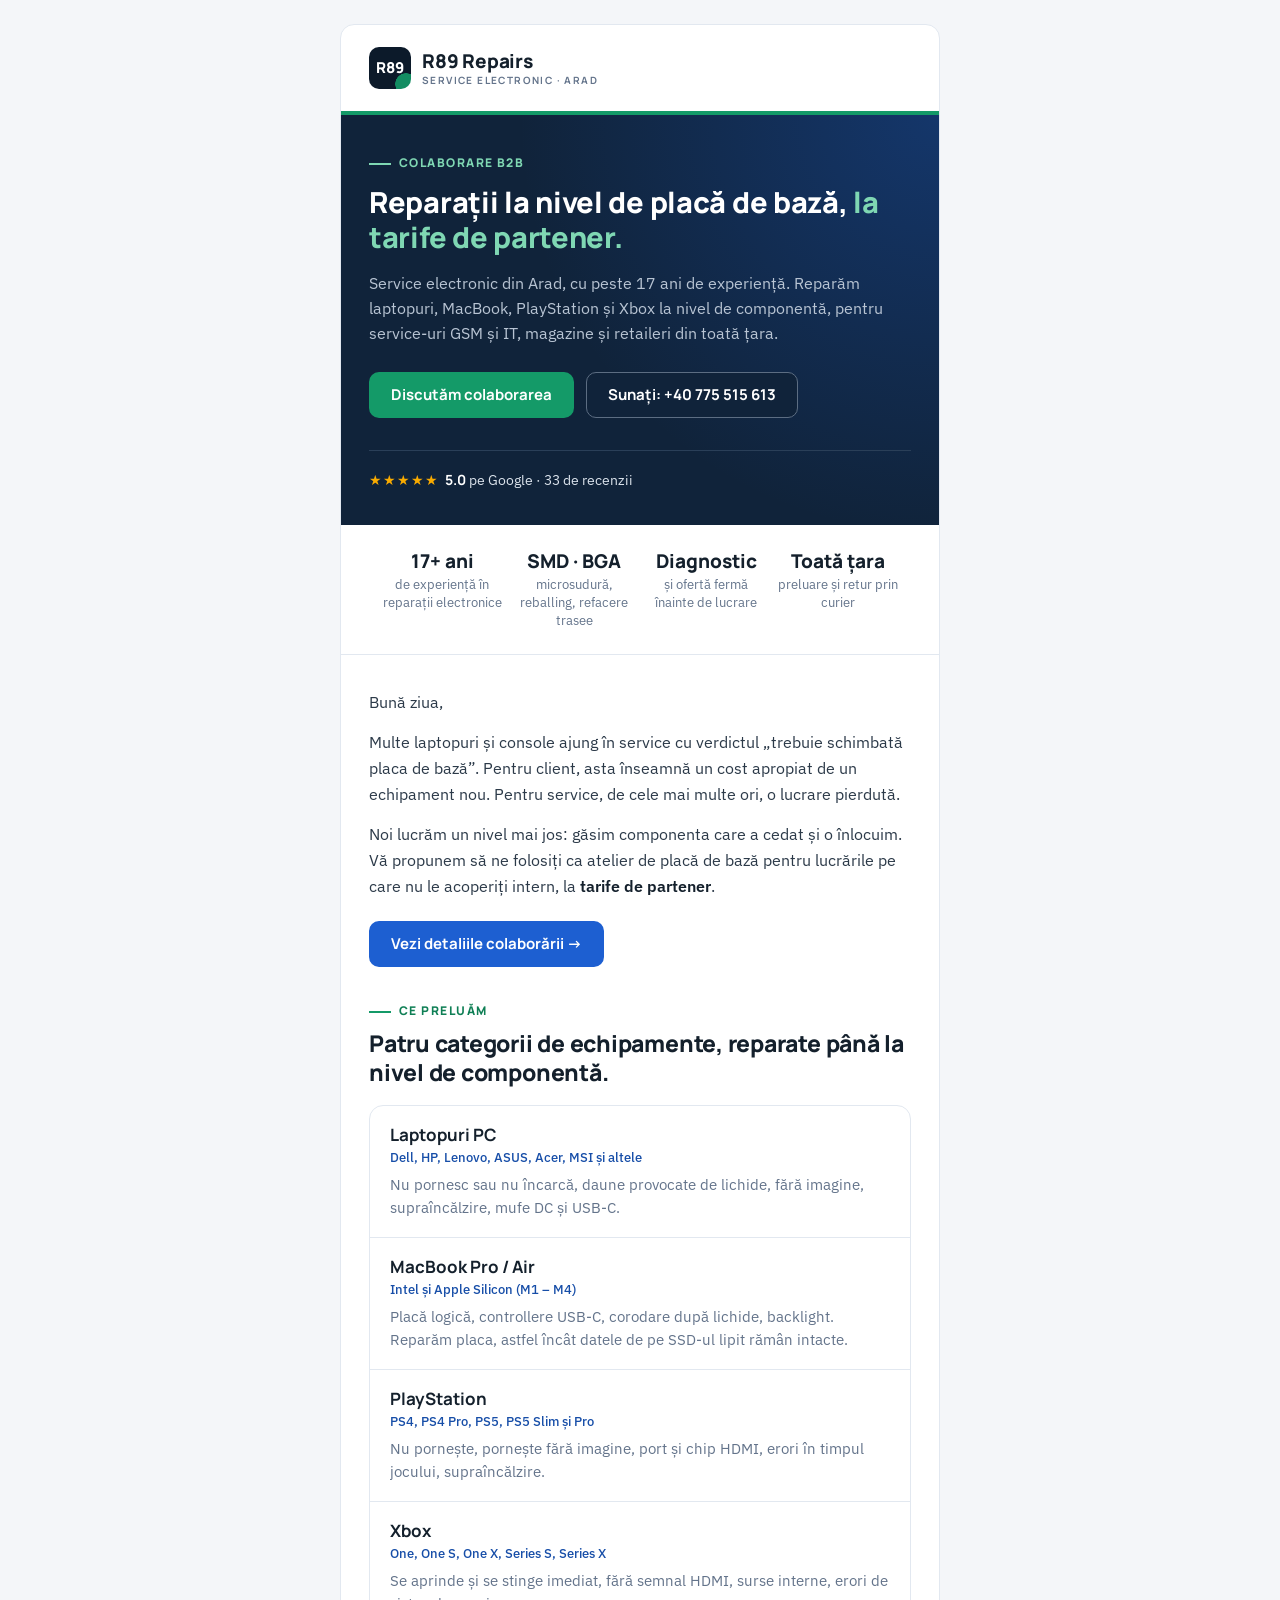
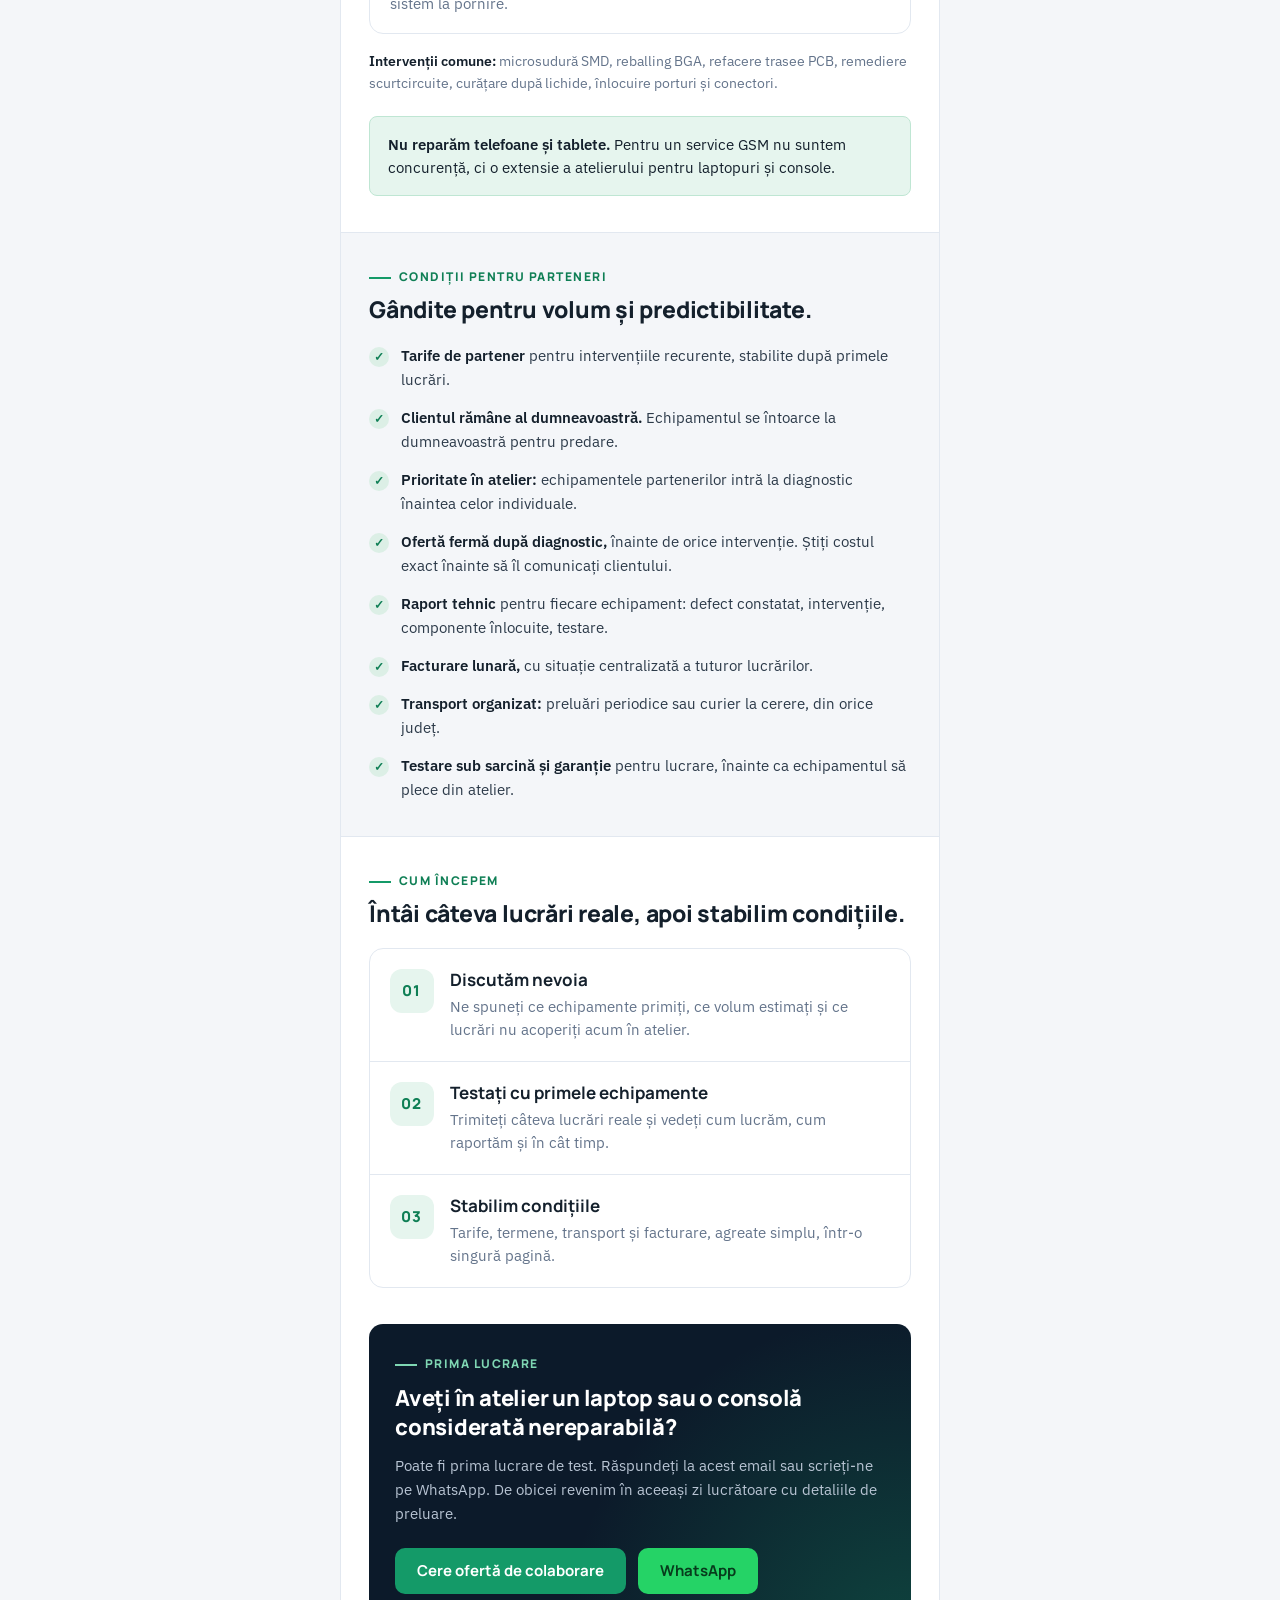
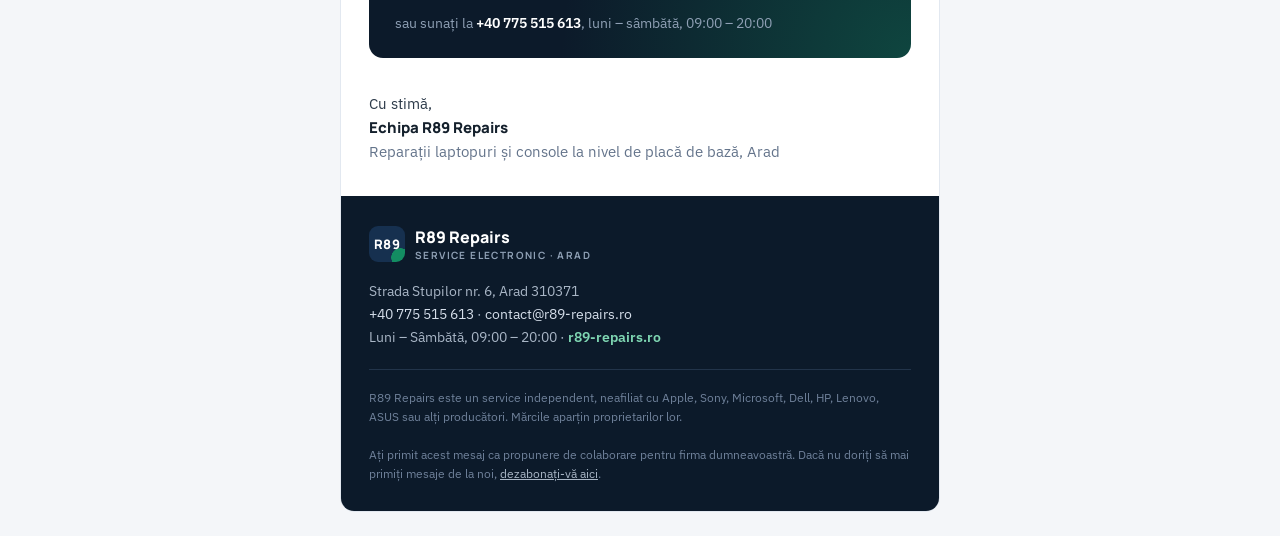
==== newsletter/b2b-colaborare.html @ cd3a32cf "Newsletter B2B: propunere de colaborare pentru service-uri GSM/IT și magazine Email HTML cu CSS inli" ====
<!DOCTYPE html>
<html lang="ro" xmlns="http://www.w3.org/1999/xhtml" xmlns:v="urn:schemas-microsoft-com:vml" xmlns:o="urn:schemas-microsoft-com:office:office">
<head>
<meta charset="utf-8">
<meta name="viewport" content="width=device-width, initial-scale=1">
<meta http-equiv="X-UA-Compatible" content="IE=edge">
<meta name="x-apple-disable-message-reformatting">
<meta name="format-detection" content="telephone=no, date=no, address=no, email=no, url=no">
<meta name="color-scheme" content="light">
<meta name="supported-color-schemes" content="light">
<title>Colaborare B2B – reparații la nivel de placă de bază | R89 Repairs, Arad</title>
<!--[if mso]>
<noscript><xml><o:OfficeDocumentSettings><o:PixelsPerInch>96</o:PixelsPerInch></o:OfficeDocumentSettings></xml></noscript>
<style>table, td, div, p, a, span { font-family: 'Segoe UI', Arial, sans-serif !important; }</style>
<![endif]-->
<!--[if !mso]><!-->
<link href="https://fonts.googleapis.com/css2?family=Manrope:wght@600;700;800&family=IBM+Plex+Sans:wght@400;500;600&display=swap" rel="stylesheet">
<!--<![endif]-->
</head>
<body style="margin:0; padding:0; width:100%; background-color:#f4f6f9; -webkit-text-size-adjust:100%; -ms-text-size-adjust:100%;">

<!-- Preheader: textul afișat în inbox lângă subiect -->
<div style="display:none; max-height:0; max-width:0; overflow:hidden; mso-hide:all; font-size:1px; line-height:1px; color:#f4f6f9; opacity:0;">
Service din Arad, 17+ ani de experiență. Preluăm lucrările de placă de bază pentru laptopuri și console, la tarife de partener, prin curier din toată țara.
&#8199;&#65279;&#847; &#8199;&#65279;&#847; &#8199;&#65279;&#847; &#8199;&#65279;&#847; &#8199;&#65279;&#847; &#8199;&#65279;&#847; &#8199;&#65279;&#847; &#8199;&#65279;&#847; &#8199;&#65279;&#847; &#8199;&#65279;&#847; &#8199;&#65279;&#847; &#8199;&#65279;&#847; &#8199;&#65279;&#847; &#8199;&#65279;&#847; &#8199;&#65279;&#847; &#8199;&#65279;&#847; &#8199;&#65279;&#847; &#8199;&#65279;&#847; &#8199;&#65279;&#847; &#8199;&#65279;&#847;
</div>

<table role="presentation" width="100%" cellpadding="0" cellspacing="0" border="0" bgcolor="#f4f6f9" style="background-color:#f4f6f9;">
<tr>
<td align="center" style="padding:24px 8px;">

<!--[if mso]><table role="presentation" width="600" align="center" cellpadding="0" cellspacing="0" border="0"><tr><td><![endif]-->
<div style="max-width:600px; margin:0 auto;">
<table role="presentation" width="100%" cellpadding="0" cellspacing="0" border="0" bgcolor="#ffffff" style="width:100%; background-color:#ffffff; border:1px solid #e2e8f0; border-radius:14px; border-collapse:separate;">

  <!-- ============ HEADER: logo ============ -->
  <tr>
    <td style="padding:22px 28px;">
      <table role="presentation" cellpadding="0" cellspacing="0" border="0">
        <tr>
          <td width="42" height="42" align="center" valign="middle" bgcolor="#0c1a2a" style="width:42px; height:42px; border-radius:10px; background-color:#0c1a2a; background-image:radial-gradient(circle at 37px 37px, #138d62 10.5px, rgba(12,26,42,0) 11px); font-family:Manrope,'Segoe UI',Helvetica,Arial,sans-serif; font-size:15px; font-weight:800; letter-spacing:.02em; line-height:42px; color:#ffffff; mso-line-height-rule:exactly;">R89</td>
          <td valign="middle" style="padding-left:11px;">
            <div style="font-family:Manrope,'Segoe UI',Helvetica,Arial,sans-serif; font-size:19px; font-weight:800; line-height:20px; letter-spacing:-.01em; color:#14202c;">R89 Repairs</div>
            <div style="padding-top:3px; font-family:Manrope,'Segoe UI',Helvetica,Arial,sans-serif; font-size:10px; font-weight:700; line-height:12px; letter-spacing:.14em; text-transform:uppercase; color:#64748b;">Service electronic &middot; Arad</div>
          </td>
        </tr>
      </table>
    </td>
  </tr>

  <!-- ============ HERO ============ -->
  <tr>
    <td bgcolor="#10233a" style="padding:40px 28px 34px; background-color:#10233a; background-image:radial-gradient(circle at 100% 0%, rgba(29,95,209,.32) 0%, rgba(29,95,209,0) 58%); border-top:4px solid #149a68;">
      <div style="margin:0 0 14px; font-family:Manrope,'Segoe UI',Helvetica,Arial,sans-serif; font-size:12px; font-weight:800; line-height:16px; letter-spacing:.12em; text-transform:uppercase; color:#7fd7b3;"><span style="display:inline-block; width:22px; height:2px; background-color:#7fd7b3; vertical-align:middle; margin-right:8px;"></span>Colaborare B2B</div>
      <h1 style="margin:0 0 16px; font-family:Manrope,'Segoe UI',Helvetica,Arial,sans-serif; font-size:29px; font-weight:800; line-height:35px; letter-spacing:-.01em; color:#ffffff;">Reparații la nivel de placă de bază, <span style="color:#7fd7b3;">la tarife de partener.</span></h1>
      <p style="margin:0 0 26px; font-family:'IBM Plex Sans','Segoe UI',Helvetica,Arial,sans-serif; font-size:16px; line-height:25px; color:#b8c4d3;">Service electronic din Arad, cu peste 17 ani de experiență. Reparăm laptopuri, MacBook, PlayStation și Xbox la nivel de componentă, pentru service-uri GSM și IT, magazine și retaileri din toată țara.</p>

      <a href="mailto:contact@r89-repairs.ro?subject=Colaborare%20B2B%20%E2%80%93%20R89%20Repairs&amp;body=Bun%C4%83%20ziua%2C%0D%0A%0D%0ASuntem%20interesa%C8%9Bi%20de%20o%20colaborare%20B2B.%0D%0A%0D%0AFirma%3A%0D%0AOra%C8%99%3A%0D%0ATipul%20activit%C4%83%C8%9Bii%20%28service%20GSM%20/%20IT%2C%20magazin%2C%20altceva%29%3A%0D%0AEchipamente%20%C8%99i%20volum%20estimat%20pe%20lun%C4%83%3A%0D%0APersoan%C4%83%20de%20contact%20%C8%99i%20telefon%3A%0D%0A%0D%0AMul%C8%9Bumim%2C" style="display:inline-block; margin:0 8px 10px 0; background-color:#149a68; border:solid #149a68; border-width:13px 22px; border-radius:10px; font-family:Manrope,'Segoe UI',Helvetica,Arial,sans-serif; font-size:15px; font-weight:700; line-height:20px; color:#ffffff; text-decoration:none;">Discutăm colaborarea</a>
      <a href="tel:+40775515613" style="display:inline-block; margin:0 0 10px 0; background-color:#10233a; border:1px solid #5c6d82; border-radius:10px; padding:12px 21px; font-family:Manrope,'Segoe UI',Helvetica,Arial,sans-serif; font-size:15px; font-weight:700; line-height:20px; color:#ffffff; text-decoration:none; white-space:nowrap;">Sunați: +40&nbsp;775&nbsp;515&nbsp;613</a>

      <div style="margin-top:22px; padding-top:18px; border-top:1px solid #2a3f58; font-family:'IBM Plex Sans','Segoe UI',Helvetica,Arial,sans-serif; font-size:14px; line-height:22px; color:#dbe3ec;"><span style="color:#f9ab00; letter-spacing:1px;">&#9733;&#9733;&#9733;&#9733;&#9733;</span>&nbsp; <b style="font-family:Manrope,'Segoe UI',Helvetica,Arial,sans-serif; color:#ffffff;">5.0</b> pe Google &middot; 33 de recenzii</div>
    </td>
  </tr>

  <!-- ============ STATS (4 coloane pe desktop, 2 pe mobil) ============ -->
  <tr>
    <td align="center" style="padding:10px 18px; border-bottom:1px solid #e2e8f0; font-size:0; line-height:0;">
      <!--[if mso]><table role="presentation" width="100%" cellpadding="0" cellspacing="0" border="0"><tr><td width="25%" valign="top"><![endif]-->
      <div style="display:inline-block; width:100%; max-width:132px; vertical-align:top;">
        <table role="presentation" width="100%" cellpadding="0" cellspacing="0" border="0"><tr><td align="center" style="padding:14px 6px;">
          <div style="font-family:Manrope,'Segoe UI',Helvetica,Arial,sans-serif; font-size:19px; font-weight:800; line-height:24px; color:#14202c;">17+ ani</div>
          <div style="padding-top:3px; font-family:'IBM Plex Sans','Segoe UI',Helvetica,Arial,sans-serif; font-size:13px; line-height:18px; color:#64748b;">de experiență în reparații electronice</div>
        </td></tr></table>
      </div>
      <!--[if mso]></td><td width="25%" valign="top"><![endif]-->
      <div style="display:inline-block; width:100%; max-width:132px; vertical-align:top;">
        <table role="presentation" width="100%" cellpadding="0" cellspacing="0" border="0"><tr><td align="center" style="padding:14px 6px;">
          <div style="font-family:Manrope,'Segoe UI',Helvetica,Arial,sans-serif; font-size:19px; font-weight:800; line-height:24px; color:#14202c;">SMD &middot; BGA</div>
          <div style="padding-top:3px; font-family:'IBM Plex Sans','Segoe UI',Helvetica,Arial,sans-serif; font-size:13px; line-height:18px; color:#64748b;">microsudură, reballing, refacere trasee</div>
        </td></tr></table>
      </div>
      <!--[if mso]></td><td width="25%" valign="top"><![endif]-->
      <div style="display:inline-block; width:100%; max-width:132px; vertical-align:top;">
        <table role="presentation" width="100%" cellpadding="0" cellspacing="0" border="0"><tr><td align="center" style="padding:14px 6px;">
          <div style="font-family:Manrope,'Segoe UI',Helvetica,Arial,sans-serif; font-size:19px; font-weight:800; line-height:24px; color:#14202c;">Diagnostic</div>
          <div style="padding-top:3px; font-family:'IBM Plex Sans','Segoe UI',Helvetica,Arial,sans-serif; font-size:13px; line-height:18px; color:#64748b;">și ofertă fermă înainte de lucrare</div>
        </td></tr></table>
      </div>
      <!--[if mso]></td><td width="25%" valign="top"><![endif]-->
      <div style="display:inline-block; width:100%; max-width:132px; vertical-align:top;">
        <table role="presentation" width="100%" cellpadding="0" cellspacing="0" border="0"><tr><td align="center" style="padding:14px 6px;">
          <div style="font-family:Manrope,'Segoe UI',Helvetica,Arial,sans-serif; font-size:19px; font-weight:800; line-height:24px; color:#14202c;">Toată țara</div>
          <div style="padding-top:3px; font-family:'IBM Plex Sans','Segoe UI',Helvetica,Arial,sans-serif; font-size:13px; line-height:18px; color:#64748b;">preluare și retur prin curier</div>
        </td></tr></table>
      </div>
      <!--[if mso]></td></tr></table><![endif]-->
    </td>
  </tr>

  <!-- ============ INTRO ============ -->
  <tr>
    <td style="padding:34px 28px 6px; font-family:'IBM Plex Sans','Segoe UI',Helvetica,Arial,sans-serif; font-size:16px; line-height:26px; color:#2c3a49;">
      <p style="margin:0 0 14px;">Bună ziua,</p>
      <p style="margin:0 0 14px;">Multe laptopuri și console ajung în service cu verdictul „trebuie schimbată placa de bază”. Pentru client, asta înseamnă un cost apropiat de un echipament nou. Pentru service, de cele mai multe ori, o lucrare pierdută.</p>
      <p style="margin:0;">Noi lucrăm un nivel mai jos: găsim componenta care a cedat și o înlocuim. Vă propunem să ne folosiți ca atelier de placă de bază pentru lucrările pe care nu le acoperiți intern, la <strong style="font-weight:600; color:#14202c;">tarife de partener</strong>.</p>
      <div style="padding-top:22px;">
        <a href="https://www.r89-repairs.ro/colaborari-b2b" target="_blank" style="display:inline-block; background-color:#1d5fd1; border:solid #1d5fd1; border-width:13px 22px; border-radius:10px; font-family:Manrope,'Segoe UI',Helvetica,Arial,sans-serif; font-size:15px; font-weight:700; line-height:20px; color:#ffffff; text-decoration:none;">Vezi detaliile colaborării &rarr;</a>
      </div>
    </td>
  </tr>

  <!-- ============ CE PRELUĂM ============ -->
  <tr>
    <td style="padding:30px 28px 0;">
      <div style="margin:0 0 10px; font-family:Manrope,'Segoe UI',Helvetica,Arial,sans-serif; font-size:12px; font-weight:800; line-height:16px; letter-spacing:.12em; text-transform:uppercase; color:#0f7f55;"><span style="display:inline-block; width:22px; height:2px; background-color:#149a68; vertical-align:middle; margin-right:8px;"></span>Ce preluăm</div>
      <h2 style="margin:0 0 18px; font-family:Manrope,'Segoe UI',Helvetica,Arial,sans-serif; font-size:23px; font-weight:800; line-height:29px; letter-spacing:-.01em; color:#14202c;">Patru categorii de echipamente, reparate până la nivel de componentă.</h2>

      <table role="presentation" width="100%" cellpadding="0" cellspacing="0" border="0" style="border:1px solid #e2e8f0; border-radius:14px; border-collapse:separate;">
        <tr>
          <td style="padding:18px 20px;">
            <div style="font-family:Manrope,'Segoe UI',Helvetica,Arial,sans-serif; font-size:17px; font-weight:700; line-height:22px; color:#14202c;">Laptopuri PC</div>
            <div style="padding:2px 0 6px; font-family:'IBM Plex Sans','Segoe UI',Helvetica,Arial,sans-serif; font-size:13px; line-height:19px; color:#174ea8; font-weight:500;">Dell, HP, Lenovo, ASUS, Acer, MSI și altele</div>
            <div style="font-family:'IBM Plex Sans','Segoe UI',Helvetica,Arial,sans-serif; font-size:15px; line-height:23px; color:#64748b;">Nu pornesc sau nu încarcă, daune provocate de lichide, fără imagine, supraîncălzire, mufe DC și USB-C.</div>
          </td>
        </tr>
        <tr>
          <td style="padding:18px 20px; border-top:1px solid #e2e8f0;">
            <div style="font-family:Manrope,'Segoe UI',Helvetica,Arial,sans-serif; font-size:17px; font-weight:700; line-height:22px; color:#14202c;">MacBook Pro / Air</div>
            <div style="padding:2px 0 6px; font-family:'IBM Plex Sans','Segoe UI',Helvetica,Arial,sans-serif; font-size:13px; line-height:19px; color:#174ea8; font-weight:500;">Intel și Apple Silicon (M1 – M4)</div>
            <div style="font-family:'IBM Plex Sans','Segoe UI',Helvetica,Arial,sans-serif; font-size:15px; line-height:23px; color:#64748b;">Placă logică, controllere USB-C, corodare după lichide, backlight. Reparăm placa, astfel încât datele de pe SSD-ul lipit rămân intacte.</div>
          </td>
        </tr>
        <tr>
          <td style="padding:18px 20px; border-top:1px solid #e2e8f0;">
            <div style="font-family:Manrope,'Segoe UI',Helvetica,Arial,sans-serif; font-size:17px; font-weight:700; line-height:22px; color:#14202c;">PlayStation</div>
            <div style="padding:2px 0 6px; font-family:'IBM Plex Sans','Segoe UI',Helvetica,Arial,sans-serif; font-size:13px; line-height:19px; color:#174ea8; font-weight:500;">PS4, PS4 Pro, PS5, PS5 Slim și Pro</div>
            <div style="font-family:'IBM Plex Sans','Segoe UI',Helvetica,Arial,sans-serif; font-size:15px; line-height:23px; color:#64748b;">Nu pornește, pornește fără imagine, port și chip HDMI, erori în timpul jocului, supraîncălzire.</div>
          </td>
        </tr>
        <tr>
          <td style="padding:18px 20px; border-top:1px solid #e2e8f0;">
            <div style="font-family:Manrope,'Segoe UI',Helvetica,Arial,sans-serif; font-size:17px; font-weight:700; line-height:22px; color:#14202c;">Xbox</div>
            <div style="padding:2px 0 6px; font-family:'IBM Plex Sans','Segoe UI',Helvetica,Arial,sans-serif; font-size:13px; line-height:19px; color:#174ea8; font-weight:500;">One, One S, One X, Series S, Series X</div>
            <div style="font-family:'IBM Plex Sans','Segoe UI',Helvetica,Arial,sans-serif; font-size:15px; line-height:23px; color:#64748b;">Se aprinde și se stinge imediat, fără semnal HDMI, surse interne, erori de sistem la pornire.</div>
          </td>
        </tr>
      </table>

      <p style="margin:16px 0 0; font-family:'IBM Plex Sans','Segoe UI',Helvetica,Arial,sans-serif; font-size:14px; line-height:22px; color:#64748b;"><strong style="font-weight:600; color:#14202c;">Intervenții comune:</strong> microsudură SMD, reballing BGA, refacere trasee PCB, remediere scurtcircuite, curățare după lichide, înlocuire porturi și conectori.</p>
    </td>
  </tr>

  <!-- ============ NOTĂ PENTRU SERVICE-URI GSM ============ -->
  <tr>
    <td style="padding:22px 28px 36px;">
      <table role="presentation" width="100%" cellpadding="0" cellspacing="0" border="0" bgcolor="#e6f5ee" style="background-color:#e6f5ee; border:1px solid #bfe6d3; border-radius:8px; border-collapse:separate;">
        <tr>
          <td style="padding:16px 18px; font-family:'IBM Plex Sans','Segoe UI',Helvetica,Arial,sans-serif; font-size:15px; line-height:23px; color:#14202c;">
            <strong style="font-weight:600;">Nu reparăm telefoane și tablete.</strong> Pentru un service GSM nu suntem concurență, ci o extensie a atelierului pentru laptopuri și console.
          </td>
        </tr>
      </table>
    </td>
  </tr>

  <!-- ============ CONDIȚII PENTRU PARTENERI ============ -->
  <tr>
    <td bgcolor="#f4f6f9" style="padding:36px 28px 34px; background-color:#f4f6f9; border-top:1px solid #e2e8f0; border-bottom:1px solid #e2e8f0;">
      <div style="margin:0 0 10px; font-family:Manrope,'Segoe UI',Helvetica,Arial,sans-serif; font-size:12px; font-weight:800; line-height:16px; letter-spacing:.12em; text-transform:uppercase; color:#0f7f55;"><span style="display:inline-block; width:22px; height:2px; background-color:#149a68; vertical-align:middle; margin-right:8px;"></span>Condiții pentru parteneri</div>
      <h2 style="margin:0 0 20px; font-family:Manrope,'Segoe UI',Helvetica,Arial,sans-serif; font-size:23px; font-weight:800; line-height:29px; letter-spacing:-.01em; color:#14202c;">Gândite pentru volum și predictibilitate.</h2>

      <table role="presentation" width="100%" cellpadding="0" cellspacing="0" border="0">
        <tr>
          <td width="20" valign="top" style="padding:3px 0 14px;"><div style="width:20px; height:20px; border-radius:10px; background-color:#dcefe6; text-align:center; font-family:Arial,sans-serif; font-size:12px; font-weight:700; line-height:20px; color:#0f7f55;">&#10003;</div></td>
          <td valign="top" style="padding:0 0 14px 12px; font-family:'IBM Plex Sans','Segoe UI',Helvetica,Arial,sans-serif; font-size:15px; line-height:24px; color:#2c3a49;"><strong style="font-weight:600; color:#14202c;">Tarife de partener</strong> pentru intervențiile recurente, stabilite după primele lucrări.</td>
        </tr>
        <tr>
          <td width="20" valign="top" style="padding:3px 0 14px;"><div style="width:20px; height:20px; border-radius:10px; background-color:#dcefe6; text-align:center; font-family:Arial,sans-serif; font-size:12px; font-weight:700; line-height:20px; color:#0f7f55;">&#10003;</div></td>
          <td valign="top" style="padding:0 0 14px 12px; font-family:'IBM Plex Sans','Segoe UI',Helvetica,Arial,sans-serif; font-size:15px; line-height:24px; color:#2c3a49;"><strong style="font-weight:600; color:#14202c;">Clientul rămâne al dumneavoastră.</strong> Echipamentul se întoarce la dumneavoastră pentru predare.</td>
        </tr>
        <tr>
          <td width="20" valign="top" style="padding:3px 0 14px;"><div style="width:20px; height:20px; border-radius:10px; background-color:#dcefe6; text-align:center; font-family:Arial,sans-serif; font-size:12px; font-weight:700; line-height:20px; color:#0f7f55;">&#10003;</div></td>
          <td valign="top" style="padding:0 0 14px 12px; font-family:'IBM Plex Sans','Segoe UI',Helvetica,Arial,sans-serif; font-size:15px; line-height:24px; color:#2c3a49;"><strong style="font-weight:600; color:#14202c;">Prioritate în atelier:</strong> echipamentele partenerilor intră la diagnostic înaintea celor individuale.</td>
        </tr>
        <tr>
          <td width="20" valign="top" style="padding:3px 0 14px;"><div style="width:20px; height:20px; border-radius:10px; background-color:#dcefe6; text-align:center; font-family:Arial,sans-serif; font-size:12px; font-weight:700; line-height:20px; color:#0f7f55;">&#10003;</div></td>
          <td valign="top" style="padding:0 0 14px 12px; font-family:'IBM Plex Sans','Segoe UI',Helvetica,Arial,sans-serif; font-size:15px; line-height:24px; color:#2c3a49;"><strong style="font-weight:600; color:#14202c;">Ofertă fermă după diagnostic,</strong> înainte de orice intervenție. Știți costul exact înainte să îl comunicați clientului.</td>
        </tr>
        <tr>
          <td width="20" valign="top" style="padding:3px 0 14px;"><div style="width:20px; height:20px; border-radius:10px; background-color:#dcefe6; text-align:center; font-family:Arial,sans-serif; font-size:12px; font-weight:700; line-height:20px; color:#0f7f55;">&#10003;</div></td>
          <td valign="top" style="padding:0 0 14px 12px; font-family:'IBM Plex Sans','Segoe UI',Helvetica,Arial,sans-serif; font-size:15px; line-height:24px; color:#2c3a49;"><strong style="font-weight:600; color:#14202c;">Raport tehnic</strong> pentru fiecare echipament: defect constatat, intervenție, componente înlocuite, testare.</td>
        </tr>
        <tr>
          <td width="20" valign="top" style="padding:3px 0 14px;"><div style="width:20px; height:20px; border-radius:10px; background-color:#dcefe6; text-align:center; font-family:Arial,sans-serif; font-size:12px; font-weight:700; line-height:20px; color:#0f7f55;">&#10003;</div></td>
          <td valign="top" style="padding:0 0 14px 12px; font-family:'IBM Plex Sans','Segoe UI',Helvetica,Arial,sans-serif; font-size:15px; line-height:24px; color:#2c3a49;"><strong style="font-weight:600; color:#14202c;">Facturare lunară,</strong> cu situație centralizată a tuturor lucrărilor.</td>
        </tr>
        <tr>
          <td width="20" valign="top" style="padding:3px 0 14px;"><div style="width:20px; height:20px; border-radius:10px; background-color:#dcefe6; text-align:center; font-family:Arial,sans-serif; font-size:12px; font-weight:700; line-height:20px; color:#0f7f55;">&#10003;</div></td>
          <td valign="top" style="padding:0 0 14px 12px; font-family:'IBM Plex Sans','Segoe UI',Helvetica,Arial,sans-serif; font-size:15px; line-height:24px; color:#2c3a49;"><strong style="font-weight:600; color:#14202c;">Transport organizat:</strong> preluări periodice sau curier la cerere, din orice județ.</td>
        </tr>
        <tr>
          <td width="20" valign="top" style="padding:3px 0 0;"><div style="width:20px; height:20px; border-radius:10px; background-color:#dcefe6; text-align:center; font-family:Arial,sans-serif; font-size:12px; font-weight:700; line-height:20px; color:#0f7f55;">&#10003;</div></td>
          <td valign="top" style="padding:0 0 0 12px; font-family:'IBM Plex Sans','Segoe UI',Helvetica,Arial,sans-serif; font-size:15px; line-height:24px; color:#2c3a49;"><strong style="font-weight:600; color:#14202c;">Testare sub sarcină și garanție</strong> pentru lucrare, înainte ca echipamentul să plece din atelier.</td>
        </tr>
      </table>
    </td>
  </tr>

  <!-- ============ CUM ÎNCEPEM ============ -->
  <tr>
    <td style="padding:36px 28px 8px;">
      <div style="margin:0 0 10px; font-family:Manrope,'Segoe UI',Helvetica,Arial,sans-serif; font-size:12px; font-weight:800; line-height:16px; letter-spacing:.12em; text-transform:uppercase; color:#0f7f55;"><span style="display:inline-block; width:22px; height:2px; background-color:#149a68; vertical-align:middle; margin-right:8px;"></span>Cum începem</div>
      <h2 style="margin:0 0 20px; font-family:Manrope,'Segoe UI',Helvetica,Arial,sans-serif; font-size:23px; font-weight:800; line-height:29px; letter-spacing:-.01em; color:#14202c;">Întâi câteva lucrări reale, apoi stabilim condițiile.</h2>

      <table role="presentation" width="100%" cellpadding="0" cellspacing="0" border="0" style="border:1px solid #e2e8f0; border-radius:14px; border-collapse:separate;">
        <tr>
          <td width="44" valign="top" style="padding:20px 0 20px 20px;"><div style="width:44px; height:44px; border-radius:12px; background-color:#e6f5ee; text-align:center; font-family:Manrope,'Segoe UI',Helvetica,Arial,sans-serif; font-size:15px; font-weight:800; line-height:44px; letter-spacing:.08em; color:#0f7f55;">01</div></td>
          <td valign="top" style="padding:20px 20px 20px 16px;">
            <div style="font-family:Manrope,'Segoe UI',Helvetica,Arial,sans-serif; font-size:17px; font-weight:700; line-height:22px; color:#14202c;">Discutăm nevoia</div>
            <div style="padding-top:4px; font-family:'IBM Plex Sans','Segoe UI',Helvetica,Arial,sans-serif; font-size:15px; line-height:23px; color:#64748b;">Ne spuneți ce echipamente primiți, ce volum estimați și ce lucrări nu acoperiți acum în atelier.</div>
          </td>
        </tr>
        <tr>
          <td width="44" valign="top" style="padding:20px 0 20px 20px; border-top:1px solid #e2e8f0;"><div style="width:44px; height:44px; border-radius:12px; background-color:#e6f5ee; text-align:center; font-family:Manrope,'Segoe UI',Helvetica,Arial,sans-serif; font-size:15px; font-weight:800; line-height:44px; letter-spacing:.08em; color:#0f7f55;">02</div></td>
          <td valign="top" style="padding:20px 20px 20px 16px; border-top:1px solid #e2e8f0;">
            <div style="font-family:Manrope,'Segoe UI',Helvetica,Arial,sans-serif; font-size:17px; font-weight:700; line-height:22px; color:#14202c;">Testați cu primele echipamente</div>
            <div style="padding-top:4px; font-family:'IBM Plex Sans','Segoe UI',Helvetica,Arial,sans-serif; font-size:15px; line-height:23px; color:#64748b;">Trimiteți câteva lucrări reale și vedeți cum lucrăm, cum raportăm și în cât timp.</div>
          </td>
        </tr>
        <tr>
          <td width="44" valign="top" style="padding:20px 0 20px 20px; border-top:1px solid #e2e8f0;"><div style="width:44px; height:44px; border-radius:12px; background-color:#e6f5ee; text-align:center; font-family:Manrope,'Segoe UI',Helvetica,Arial,sans-serif; font-size:15px; font-weight:800; line-height:44px; letter-spacing:.08em; color:#0f7f55;">03</div></td>
          <td valign="top" style="padding:20px 20px 20px 16px; border-top:1px solid #e2e8f0;">
            <div style="font-family:Manrope,'Segoe UI',Helvetica,Arial,sans-serif; font-size:17px; font-weight:700; line-height:22px; color:#14202c;">Stabilim condițiile</div>
            <div style="padding-top:4px; font-family:'IBM Plex Sans','Segoe UI',Helvetica,Arial,sans-serif; font-size:15px; line-height:23px; color:#64748b;">Tarife, termene, transport și facturare, agreate simplu, într-o singură pagină.</div>
          </td>
        </tr>
      </table>
    </td>
  </tr>

  <!-- ============ CTA ============ -->
  <tr>
    <td style="padding:28px 28px 8px;">
      <table role="presentation" width="100%" cellpadding="0" cellspacing="0" border="0" bgcolor="#0c1a2a" style="background-color:#0c1a2a; background-image:radial-gradient(circle at 100% 100%, rgba(20,154,104,.34) 0%, rgba(20,154,104,0) 55%); border-radius:14px; border-collapse:separate;">
        <tr>
          <td style="padding:32px 26px 24px;">
            <div style="margin:0 0 12px; font-family:Manrope,'Segoe UI',Helvetica,Arial,sans-serif; font-size:12px; font-weight:800; line-height:16px; letter-spacing:.12em; text-transform:uppercase; color:#7fd7b3;"><span style="display:inline-block; width:22px; height:2px; background-color:#7fd7b3; vertical-align:middle; margin-right:8px;"></span>Prima lucrare</div>
            <h2 style="margin:0 0 12px; font-family:Manrope,'Segoe UI',Helvetica,Arial,sans-serif; font-size:22px; font-weight:800; line-height:29px; letter-spacing:-.01em; color:#ffffff;">Aveți în atelier un laptop sau o consolă considerată nereparabilă?</h2>
            <p style="margin:0 0 22px; font-family:'IBM Plex Sans','Segoe UI',Helvetica,Arial,sans-serif; font-size:15px; line-height:24px; color:#b8c4d3;">Poate fi prima lucrare de test. Răspundeți la acest email sau scrieți-ne pe WhatsApp. De obicei revenim în aceeași zi lucrătoare cu detaliile de preluare.</p>

            <a href="mailto:contact@r89-repairs.ro?subject=Colaborare%20B2B%20%E2%80%93%20R89%20Repairs&amp;body=Bun%C4%83%20ziua%2C%0D%0A%0D%0ASuntem%20interesa%C8%9Bi%20de%20o%20colaborare%20B2B.%0D%0A%0D%0AFirma%3A%0D%0AOra%C8%99%3A%0D%0ATipul%20activit%C4%83%C8%9Bii%20%28service%20GSM%20/%20IT%2C%20magazin%2C%20altceva%29%3A%0D%0AEchipamente%20%C8%99i%20volum%20estimat%20pe%20lun%C4%83%3A%0D%0APersoan%C4%83%20de%20contact%20%C8%99i%20telefon%3A%0D%0A%0D%0AMul%C8%9Bumim%2C" style="display:inline-block; margin:0 8px 10px 0; background-color:#149a68; border:solid #149a68; border-width:13px 22px; border-radius:10px; font-family:Manrope,'Segoe UI',Helvetica,Arial,sans-serif; font-size:15px; font-weight:700; line-height:20px; color:#ffffff; text-decoration:none;">Cere ofertă de colaborare</a>
            <a href="https://wa.me/40775515613?text=Bun%C4%83%20ziua%2C%20v%C4%83%20scriu%20%C3%AEn%20leg%C4%83tur%C4%83%20cu%20propunerea%20de%20colaborare%20B2B%20R89%20Repairs." target="_blank" style="display:inline-block; margin:0 0 10px 0; background-color:#25d366; border:solid #25d366; border-width:13px 22px; border-radius:10px; font-family:Manrope,'Segoe UI',Helvetica,Arial,sans-serif; font-size:15px; font-weight:700; line-height:20px; color:#073b1c; text-decoration:none;">WhatsApp</a>

            <div style="padding-top:8px; font-family:'IBM Plex Sans','Segoe UI',Helvetica,Arial,sans-serif; font-size:14px; line-height:22px; color:#8fa0b5;">sau sunați la <a href="tel:+40775515613" style="color:#ffffff; font-weight:600; text-decoration:none; white-space:nowrap;">+40&nbsp;775&nbsp;515&nbsp;613</a>, luni – sâmbătă, 09:00 – 20:00</div>
          </td>
        </tr>
      </table>
    </td>
  </tr>

  <!-- ============ SEMNĂTURĂ ============ -->
  <tr>
    <td style="padding:26px 28px 32px; font-family:'IBM Plex Sans','Segoe UI',Helvetica,Arial,sans-serif; font-size:15px; line-height:24px; color:#2c3a49;">
      Cu stimă,<br>
      <strong style="font-family:Manrope,'Segoe UI',Helvetica,Arial,sans-serif; font-weight:800; color:#14202c;">Echipa R89 Repairs</strong><br>
      <span style="color:#64748b;">Reparații laptopuri și console la nivel de placă de bază, Arad</span>
    </td>
  </tr>

  <!-- ============ FOOTER ============ -->
  <tr>
    <td bgcolor="#0c1a2a" style="padding:30px 28px 28px; background-color:#0c1a2a; border-radius:0 0 13px 13px;">
      <table role="presentation" cellpadding="0" cellspacing="0" border="0">
        <tr>
          <td width="36" height="36" align="center" valign="middle" bgcolor="#16304f" style="width:36px; height:36px; border-radius:9px; background-color:#16304f; background-image:radial-gradient(circle at 31.5px 31.5px, #138d62 9px, rgba(22,48,79,0) 9.5px); font-family:Manrope,'Segoe UI',Helvetica,Arial,sans-serif; font-size:13px; font-weight:800; letter-spacing:.02em; line-height:36px; color:#ffffff; mso-line-height-rule:exactly;">R89</td>
          <td valign="middle" style="padding-left:10px;">
            <div style="font-family:Manrope,'Segoe UI',Helvetica,Arial,sans-serif; font-size:16px; font-weight:800; line-height:18px; color:#ffffff;">R89 Repairs</div>
            <div style="padding-top:3px; font-family:Manrope,'Segoe UI',Helvetica,Arial,sans-serif; font-size:10px; font-weight:700; line-height:12px; letter-spacing:.14em; text-transform:uppercase; color:#8fa0b5;">Service electronic &middot; Arad</div>
          </td>
        </tr>
      </table>

      <p style="margin:18px 0 0; font-family:'IBM Plex Sans','Segoe UI',Helvetica,Arial,sans-serif; font-size:14px; line-height:23px; color:#a9b6c6;">
        Strada Stupilor nr. 6, Arad 310371<br>
        <a href="tel:+40775515613" style="color:#d5deea; text-decoration:none; white-space:nowrap;">+40&nbsp;775&nbsp;515&nbsp;613</a> &middot; <a href="mailto:contact@r89-repairs.ro" style="color:#d5deea; text-decoration:none;">contact@r89-repairs.ro</a><br>
        Luni – Sâmbătă, 09:00 – 20:00 &middot; <a href="https://www.r89-repairs.ro" target="_blank" style="color:#7fd7b3; text-decoration:none; font-weight:600;">r89-repairs.ro</a>
      </p>

      <p style="margin:20px 0 0; padding-top:18px; border-top:1px solid #22344a; font-family:'IBM Plex Sans','Segoe UI',Helvetica,Arial,sans-serif; font-size:12px; line-height:19px; color:#6f819a;">
        R89 Repairs este un service independent, neafiliat cu Apple, Sony, Microsoft, Dell, HP, Lenovo, ASUS sau alți producători. Mărcile aparțin proprietarilor lor.<br><br>
        Ați primit acest mesaj ca propunere de colaborare pentru firma dumneavoastră. Dacă nu doriți să mai primiți mesaje de la noi, <a href="mailto:contact@r89-repairs.ro?subject=Dezabonare" style="color:#a9b6c6; text-decoration:underline;">dezabonați-vă aici</a>.
      </p>
    </td>
  </tr>

</table>
</div>
<!--[if mso]></td></tr></table><![endif]-->

</td>
</tr>
</table>

</body>
</html>
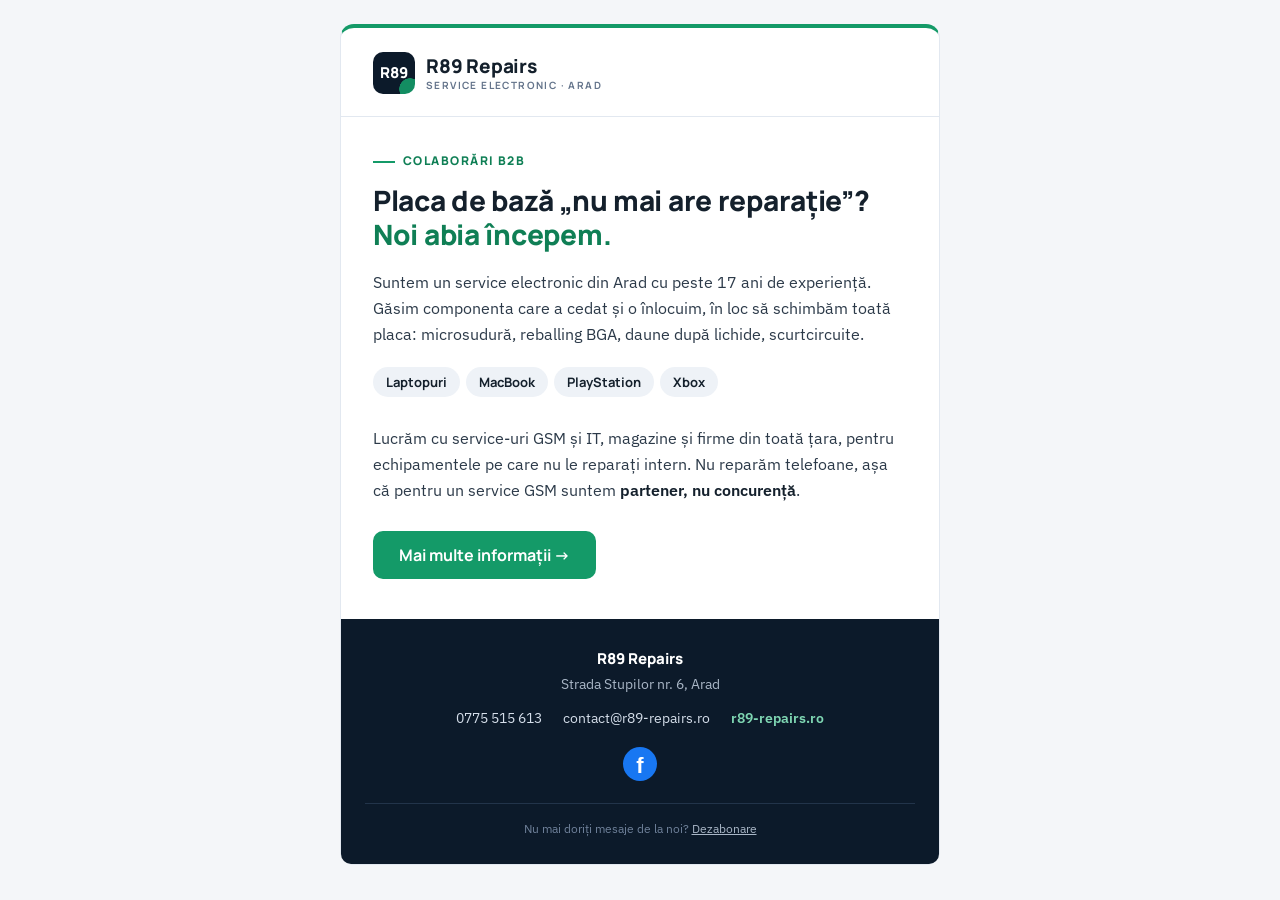
==== commit 6854fe56: "Newsletter B2B scurtat: header, text scurt cu buton, footer Newsletterul anterior era aproape o pagi" ====
--- a/newsletter/b2b-colaborare.html
+++ b/newsletter/b2b-colaborare.html
@@ -8,7 +8,7 @@
 <meta name="format-detection" content="telephone=no, date=no, address=no, email=no, url=no">
 <meta name="color-scheme" content="light">
 <meta name="supported-color-schemes" content="light">
-<title>Colaborare B2B – reparații la nivel de placă de bază | R89 Repairs, Arad</title>
+<title>R89 Repairs – reparații la nivel de placă de bază</title>
 <!--[if mso]>
 <noscript><xml><o:OfficeDocumentSettings><o:PixelsPerInch>96</o:PixelsPerInch></o:OfficeDocumentSettings></xml></noscript>
 <style>table, td, div, p, a, span { font-family: 'Segoe UI', Arial, sans-serif !important; }</style>
@@ -21,7 +21,7 @@
 
 <!-- Preheader: textul afișat în inbox lângă subiect -->
 <div style="display:none; max-height:0; max-width:0; overflow:hidden; mso-hide:all; font-size:1px; line-height:1px; color:#f4f6f9; opacity:0;">
-Service din Arad, 17+ ani de experiență. Preluăm lucrările de placă de bază pentru laptopuri și console, la tarife de partener, prin curier din toată țara.
+Reparăm laptopuri, MacBook-uri și console la nivel de placă de bază. Service din Arad, 17+ ani de experiență.
 &#8199;&#65279;&#847; &#8199;&#65279;&#847; &#8199;&#65279;&#847; &#8199;&#65279;&#847; &#8199;&#65279;&#847; &#8199;&#65279;&#847; &#8199;&#65279;&#847; &#8199;&#65279;&#847; &#8199;&#65279;&#847; &#8199;&#65279;&#847; &#8199;&#65279;&#847; &#8199;&#65279;&#847; &#8199;&#65279;&#847; &#8199;&#65279;&#847; &#8199;&#65279;&#847; &#8199;&#65279;&#847; &#8199;&#65279;&#847; &#8199;&#65279;&#847; &#8199;&#65279;&#847; &#8199;&#65279;&#847;
 </div>
 
@@ -31,11 +31,12 @@
 
 <!--[if mso]><table role="presentation" width="600" align="center" cellpadding="0" cellspacing="0" border="0"><tr><td><![endif]-->
 <div style="max-width:600px; margin:0 auto;">
-<table role="presentation" width="100%" cellpadding="0" cellspacing="0" border="0" bgcolor="#ffffff" style="width:100%; background-color:#ffffff; border:1px solid #e2e8f0; border-radius:14px; border-collapse:separate;">
+<table role="presentation" width="100%" cellpadding="0" cellspacing="0" border="0" bgcolor="#ffffff" style="width:100%; background-color:#ffffff; border:1px solid #e2e8f0; border-top:4px solid #149a68; border-radius:14px; border-collapse:separate;">
 
   <!-- ============ HEADER: logo ============ -->
   <tr>
-    <td style="padding:22px 28px;">
+    <td style="padding:24px 32px 22px; border-bottom:1px solid #e2e8f0;">
+      <a href="https://www.r89-repairs.ro" target="_blank" style="text-decoration:none;">
       <table role="presentation" cellpadding="0" cellspacing="0" border="0">
         <tr>
           <td width="42" height="42" align="center" valign="middle" bgcolor="#0c1a2a" style="width:42px; height:42px; border-radius:10px; background-color:#0c1a2a; background-image:radial-gradient(circle at 37px 37px, #138d62 10.5px, rgba(12,26,42,0) 11px); font-family:Manrope,'Segoe UI',Helvetica,Arial,sans-serif; font-size:15px; font-weight:800; letter-spacing:.02em; line-height:42px; color:#ffffff; mso-line-height-rule:exactly;">R89</td>
@@ -45,251 +46,55 @@
           </td>
         </tr>
       </table>
+      </a>
     </td>
   </tr>
 
-  <!-- ============ HERO ============ -->
+  <!-- ============ CONȚINUT: text + buton ============ -->
   <tr>
-    <td bgcolor="#10233a" style="padding:40px 28px 34px; background-color:#10233a; background-image:radial-gradient(circle at 100% 0%, rgba(29,95,209,.32) 0%, rgba(29,95,209,0) 58%); border-top:4px solid #149a68;">
-      <div style="margin:0 0 14px; font-family:Manrope,'Segoe UI',Helvetica,Arial,sans-serif; font-size:12px; font-weight:800; line-height:16px; letter-spacing:.12em; text-transform:uppercase; color:#7fd7b3;"><span style="display:inline-block; width:22px; height:2px; background-color:#7fd7b3; vertical-align:middle; margin-right:8px;"></span>Colaborare B2B</div>
-      <h1 style="margin:0 0 16px; font-family:Manrope,'Segoe UI',Helvetica,Arial,sans-serif; font-size:29px; font-weight:800; line-height:35px; letter-spacing:-.01em; color:#ffffff;">Reparații la nivel de placă de bază, <span style="color:#7fd7b3;">la tarife de partener.</span></h1>
-      <p style="margin:0 0 26px; font-family:'IBM Plex Sans','Segoe UI',Helvetica,Arial,sans-serif; font-size:16px; line-height:25px; color:#b8c4d3;">Service electronic din Arad, cu peste 17 ani de experiență. Reparăm laptopuri, MacBook, PlayStation și Xbox la nivel de componentă, pentru service-uri GSM și IT, magazine și retaileri din toată țara.</p>
+    <td style="padding:36px 32px 40px;">
+      <div style="margin:0 0 14px; font-family:Manrope,'Segoe UI',Helvetica,Arial,sans-serif; font-size:12px; font-weight:800; line-height:16px; letter-spacing:.12em; text-transform:uppercase; color:#0f7f55;"><span style="display:inline-block; width:22px; height:2px; background-color:#149a68; vertical-align:middle; margin-right:8px;"></span>Colaborări B2B</div>
 
-      <a href="mailto:contact@r89-repairs.ro?subject=Colaborare%20B2B%20%E2%80%93%20R89%20Repairs&amp;body=Bun%C4%83%20ziua%2C%0D%0A%0D%0ASuntem%20interesa%C8%9Bi%20de%20o%20colaborare%20B2B.%0D%0A%0D%0AFirma%3A%0D%0AOra%C8%99%3A%0D%0ATipul%20activit%C4%83%C8%9Bii%20%28service%20GSM%20/%20IT%2C%20magazin%2C%20altceva%29%3A%0D%0AEchipamente%20%C8%99i%20volum%20estimat%20pe%20lun%C4%83%3A%0D%0APersoan%C4%83%20de%20contact%20%C8%99i%20telefon%3A%0D%0A%0D%0AMul%C8%9Bumim%2C" style="display:inline-block; margin:0 8px 10px 0; background-color:#149a68; border:solid #149a68; border-width:13px 22px; border-radius:10px; font-family:Manrope,'Segoe UI',Helvetica,Arial,sans-serif; font-size:15px; font-weight:700; line-height:20px; color:#ffffff; text-decoration:none;">Discutăm colaborarea</a>
-      <a href="tel:+40775515613" style="display:inline-block; margin:0 0 10px 0; background-color:#10233a; border:1px solid #5c6d82; border-radius:10px; padding:12px 21px; font-family:Manrope,'Segoe UI',Helvetica,Arial,sans-serif; font-size:15px; font-weight:700; line-height:20px; color:#ffffff; text-decoration:none; white-space:nowrap;">Sunați: +40&nbsp;775&nbsp;515&nbsp;613</a>
+      <h1 style="margin:0 0 18px; font-family:Manrope,'Segoe UI',Helvetica,Arial,sans-serif; font-size:28px; font-weight:800; line-height:34px; letter-spacing:-.01em; color:#14202c;">Placa de bază „nu mai are reparație”? <span style="color:#0f7f55;">Noi abia începem.</span></h1>
 
-      <div style="margin-top:22px; padding-top:18px; border-top:1px solid #2a3f58; font-family:'IBM Plex Sans','Segoe UI',Helvetica,Arial,sans-serif; font-size:14px; line-height:22px; color:#dbe3ec;"><span style="color:#f9ab00; letter-spacing:1px;">&#9733;&#9733;&#9733;&#9733;&#9733;</span>&nbsp; <b style="font-family:Manrope,'Segoe UI',Helvetica,Arial,sans-serif; color:#ffffff;">5.0</b> pe Google &middot; 33 de recenzii</div>
+      <p style="margin:0 0 20px; font-family:'IBM Plex Sans','Segoe UI',Helvetica,Arial,sans-serif; font-size:16px; line-height:26px; color:#2c3a49;">Suntem un service electronic din Arad cu peste 17 ani de experiență. Găsim componenta care a cedat și o înlocuim, în loc să schimbăm toată placa: microsudură, reballing BGA, daune după lichide, scurtcircuite.</p>
+
+      <!-- Echipamente -->
+      <div style="margin:0 0 20px; font-size:0; line-height:0;">
+        <span style="display:inline-block; margin:0 6px 8px 0; padding:7px 13px; background-color:#eef2f7; border-radius:999px; font-family:Manrope,'Segoe UI',Helvetica,Arial,sans-serif; font-size:13px; font-weight:700; line-height:16px; color:#14202c;">Laptopuri</span>
+        <span style="display:inline-block; margin:0 6px 8px 0; padding:7px 13px; background-color:#eef2f7; border-radius:999px; font-family:Manrope,'Segoe UI',Helvetica,Arial,sans-serif; font-size:13px; font-weight:700; line-height:16px; color:#14202c;">MacBook</span>
+        <span style="display:inline-block; margin:0 6px 8px 0; padding:7px 13px; background-color:#eef2f7; border-radius:999px; font-family:Manrope,'Segoe UI',Helvetica,Arial,sans-serif; font-size:13px; font-weight:700; line-height:16px; color:#14202c;">PlayStation</span>
+        <span style="display:inline-block; margin:0 0 8px 0; padding:7px 13px; background-color:#eef2f7; border-radius:999px; font-family:Manrope,'Segoe UI',Helvetica,Arial,sans-serif; font-size:13px; font-weight:700; line-height:16px; color:#14202c;">Xbox</span>
+      </div>
+
+      <p style="margin:0 0 28px; font-family:'IBM Plex Sans','Segoe UI',Helvetica,Arial,sans-serif; font-size:16px; line-height:26px; color:#2c3a49;">Lucrăm cu service-uri GSM și IT, magazine și firme din toată țara, pentru echipamentele pe care nu le reparați intern. Nu reparăm telefoane, așa că pentru un service GSM suntem <strong style="font-weight:600; color:#14202c;">partener, nu concurență</strong>.</p>
+
+      <a href="https://www.r89-repairs.ro/colaborari-b2b" target="_blank" style="display:inline-block; background-color:#149a68; border:solid #149a68; border-width:14px 26px; border-radius:10px; font-family:Manrope,'Segoe UI',Helvetica,Arial,sans-serif; font-size:16px; font-weight:700; line-height:20px; color:#ffffff; text-decoration:none;">Mai multe informații &rarr;</a>
     </td>
   </tr>
 
-  <!-- ============ STATS (4 coloane pe desktop, 2 pe mobil) ============ -->
+  <!-- ============ FOOTER: locație + contact ============ -->
   <tr>
-    <td align="center" style="padding:10px 18px; border-bottom:1px solid #e2e8f0; font-size:0; line-height:0;">
-      <!--[if mso]><table role="presentation" width="100%" cellpadding="0" cellspacing="0" border="0"><tr><td width="25%" valign="top"><![endif]-->
-      <div style="display:inline-block; width:100%; max-width:132px; vertical-align:top;">
-        <table role="presentation" width="100%" cellpadding="0" cellspacing="0" border="0"><tr><td align="center" style="padding:14px 6px;">
-          <div style="font-family:Manrope,'Segoe UI',Helvetica,Arial,sans-serif; font-size:19px; font-weight:800; line-height:24px; color:#14202c;">17+ ani</div>
-          <div style="padding-top:3px; font-family:'IBM Plex Sans','Segoe UI',Helvetica,Arial,sans-serif; font-size:13px; line-height:18px; color:#64748b;">de experiență în reparații electronice</div>
-        </td></tr></table>
+    <td align="center" bgcolor="#0c1a2a" style="padding:30px 24px 26px; background-color:#0c1a2a; border-radius:0 0 10px 10px; text-align:center;">
+      <div style="font-family:Manrope,'Segoe UI',Helvetica,Arial,sans-serif; font-size:15px; font-weight:800; line-height:20px; color:#ffffff;">R89 Repairs</div>
+      <div style="padding-top:4px; font-family:'IBM Plex Sans','Segoe UI',Helvetica,Arial,sans-serif; font-size:14px; line-height:22px; color:#a9b6c6;">Strada Stupilor nr. 6, Arad</div>
+
+      <div style="padding-top:12px; font-family:'IBM Plex Sans','Segoe UI',Helvetica,Arial,sans-serif; font-size:14px; line-height:22px;">
+        <a href="tel:+40775515613" style="display:inline-block; margin:0 9px 4px; color:#d5deea; text-decoration:none; white-space:nowrap;">0775&nbsp;515&nbsp;613</a>
+        <a href="mailto:contact@r89-repairs.ro" style="display:inline-block; margin:0 9px 4px; color:#d5deea; text-decoration:none; white-space:nowrap;">contact@r89-repairs.ro</a>
+        <a href="https://www.r89-repairs.ro" target="_blank" style="display:inline-block; margin:0 9px 4px; color:#7fd7b3; font-weight:600; text-decoration:none; white-space:nowrap;">r89-repairs.ro</a>
       </div>
-      <!--[if mso]></td><td width="25%" valign="top"><![endif]-->
-      <div style="display:inline-block; width:100%; max-width:132px; vertical-align:top;">
-        <table role="presentation" width="100%" cellpadding="0" cellspacing="0" border="0"><tr><td align="center" style="padding:14px 6px;">
-          <div style="font-family:Manrope,'Segoe UI',Helvetica,Arial,sans-serif; font-size:19px; font-weight:800; line-height:24px; color:#14202c;">SMD &middot; BGA</div>
-          <div style="padding-top:3px; font-family:'IBM Plex Sans','Segoe UI',Helvetica,Arial,sans-serif; font-size:13px; line-height:18px; color:#64748b;">microsudură, reballing, refacere trasee</div>
-        </td></tr></table>
-      </div>
-      <!--[if mso]></td><td width="25%" valign="top"><![endif]-->
-      <div style="display:inline-block; width:100%; max-width:132px; vertical-align:top;">
-        <table role="presentation" width="100%" cellpadding="0" cellspacing="0" border="0"><tr><td align="center" style="padding:14px 6px;">
-          <div style="font-family:Manrope,'Segoe UI',Helvetica,Arial,sans-serif; font-size:19px; font-weight:800; line-height:24px; color:#14202c;">Diagnostic</div>
-          <div style="padding-top:3px; font-family:'IBM Plex Sans','Segoe UI',Helvetica,Arial,sans-serif; font-size:13px; line-height:18px; color:#64748b;">și ofertă fermă înainte de lucrare</div>
-        </td></tr></table>
-      </div>
-      <!--[if mso]></td><td width="25%" valign="top"><![endif]-->
-      <div style="display:inline-block; width:100%; max-width:132px; vertical-align:top;">
-        <table role="presentation" width="100%" cellpadding="0" cellspacing="0" border="0"><tr><td align="center" style="padding:14px 6px;">
-          <div style="font-family:Manrope,'Segoe UI',Helvetica,Arial,sans-serif; font-size:19px; font-weight:800; line-height:24px; color:#14202c;">Toată țara</div>
-          <div style="padding-top:3px; font-family:'IBM Plex Sans','Segoe UI',Helvetica,Arial,sans-serif; font-size:13px; line-height:18px; color:#64748b;">preluare și retur prin curier</div>
-        </td></tr></table>
-      </div>
-      <!--[if mso]></td></tr></table><![endif]-->
-    </td>
-  </tr>
 
-  <!-- ============ INTRO ============ -->
-  <tr>
-    <td style="padding:34px 28px 6px; font-family:'IBM Plex Sans','Segoe UI',Helvetica,Arial,sans-serif; font-size:16px; line-height:26px; color:#2c3a49;">
-      <p style="margin:0 0 14px;">Bună ziua,</p>
-      <p style="margin:0 0 14px;">Multe laptopuri și console ajung în service cu verdictul „trebuie schimbată placa de bază”. Pentru client, asta înseamnă un cost apropiat de un echipament nou. Pentru service, de cele mai multe ori, o lucrare pierdută.</p>
-      <p style="margin:0;">Noi lucrăm un nivel mai jos: găsim componenta care a cedat și o înlocuim. Vă propunem să ne folosiți ca atelier de placă de bază pentru lucrările pe care nu le acoperiți intern, la <strong style="font-weight:600; color:#14202c;">tarife de partener</strong>.</p>
-      <div style="padding-top:22px;">
-        <a href="https://www.r89-repairs.ro/colaborari-b2b" target="_blank" style="display:inline-block; background-color:#1d5fd1; border:solid #1d5fd1; border-width:13px 22px; border-radius:10px; font-family:Manrope,'Segoe UI',Helvetica,Arial,sans-serif; font-size:15px; font-weight:700; line-height:20px; color:#ffffff; text-decoration:none;">Vezi detaliile colaborării &rarr;</a>
-      </div>
-    </td>
-  </tr>
-
-  <!-- ============ CE PRELUĂM ============ -->
-  <tr>
-    <td style="padding:30px 28px 0;">
-      <div style="margin:0 0 10px; font-family:Manrope,'Segoe UI',Helvetica,Arial,sans-serif; font-size:12px; font-weight:800; line-height:16px; letter-spacing:.12em; text-transform:uppercase; color:#0f7f55;"><span style="display:inline-block; width:22px; height:2px; background-color:#149a68; vertical-align:middle; margin-right:8px;"></span>Ce preluăm</div>
-      <h2 style="margin:0 0 18px; font-family:Manrope,'Segoe UI',Helvetica,Arial,sans-serif; font-size:23px; font-weight:800; line-height:29px; letter-spacing:-.01em; color:#14202c;">Patru categorii de echipamente, reparate până la nivel de componentă.</h2>
-
-      <table role="presentation" width="100%" cellpadding="0" cellspacing="0" border="0" style="border:1px solid #e2e8f0; border-radius:14px; border-collapse:separate;">
+      <!-- Facebook -->
+      <table role="presentation" align="center" cellpadding="0" cellspacing="0" border="0" style="margin:14px auto 0;">
         <tr>
-          <td style="padding:18px 20px;">
-            <div style="font-family:Manrope,'Segoe UI',Helvetica,Arial,sans-serif; font-size:17px; font-weight:700; line-height:22px; color:#14202c;">Laptopuri PC</div>
-            <div style="padding:2px 0 6px; font-family:'IBM Plex Sans','Segoe UI',Helvetica,Arial,sans-serif; font-size:13px; line-height:19px; color:#174ea8; font-weight:500;">Dell, HP, Lenovo, ASUS, Acer, MSI și altele</div>
-            <div style="font-family:'IBM Plex Sans','Segoe UI',Helvetica,Arial,sans-serif; font-size:15px; line-height:23px; color:#64748b;">Nu pornesc sau nu încarcă, daune provocate de lichide, fără imagine, supraîncălzire, mufe DC și USB-C.</div>
-          </td>
-        </tr>
-        <tr>
-          <td style="padding:18px 20px; border-top:1px solid #e2e8f0;">
-            <div style="font-family:Manrope,'Segoe UI',Helvetica,Arial,sans-serif; font-size:17px; font-weight:700; line-height:22px; color:#14202c;">MacBook Pro / Air</div>
-            <div style="padding:2px 0 6px; font-family:'IBM Plex Sans','Segoe UI',Helvetica,Arial,sans-serif; font-size:13px; line-height:19px; color:#174ea8; font-weight:500;">Intel și Apple Silicon (M1 – M4)</div>
-            <div style="font-family:'IBM Plex Sans','Segoe UI',Helvetica,Arial,sans-serif; font-size:15px; line-height:23px; color:#64748b;">Placă logică, controllere USB-C, corodare după lichide, backlight. Reparăm placa, astfel încât datele de pe SSD-ul lipit rămân intacte.</div>
-          </td>
-        </tr>
-        <tr>
-          <td style="padding:18px 20px; border-top:1px solid #e2e8f0;">
-            <div style="font-family:Manrope,'Segoe UI',Helvetica,Arial,sans-serif; font-size:17px; font-weight:700; line-height:22px; color:#14202c;">PlayStation</div>
-            <div style="padding:2px 0 6px; font-family:'IBM Plex Sans','Segoe UI',Helvetica,Arial,sans-serif; font-size:13px; line-height:19px; color:#174ea8; font-weight:500;">PS4, PS4 Pro, PS5, PS5 Slim și Pro</div>
-            <div style="font-family:'IBM Plex Sans','Segoe UI',Helvetica,Arial,sans-serif; font-size:15px; line-height:23px; color:#64748b;">Nu pornește, pornește fără imagine, port și chip HDMI, erori în timpul jocului, supraîncălzire.</div>
-          </td>
-        </tr>
-        <tr>
-          <td style="padding:18px 20px; border-top:1px solid #e2e8f0;">
-            <div style="font-family:Manrope,'Segoe UI',Helvetica,Arial,sans-serif; font-size:17px; font-weight:700; line-height:22px; color:#14202c;">Xbox</div>
-            <div style="padding:2px 0 6px; font-family:'IBM Plex Sans','Segoe UI',Helvetica,Arial,sans-serif; font-size:13px; line-height:19px; color:#174ea8; font-weight:500;">One, One S, One X, Series S, Series X</div>
-            <div style="font-family:'IBM Plex Sans','Segoe UI',Helvetica,Arial,sans-serif; font-size:15px; line-height:23px; color:#64748b;">Se aprinde și se stinge imediat, fără semnal HDMI, surse interne, erori de sistem la pornire.</div>
+          <td width="34" height="34" align="center" valign="middle" bgcolor="#1877f2" style="width:34px; height:34px; border-radius:17px; background-color:#1877f2; mso-line-height-rule:exactly;">
+            <a href="https://www.facebook.com/profile.php?id=61582241574535" target="_blank" title="R89 Repairs pe Facebook" style="display:block; width:34px; height:34px; font-family:Helvetica,Arial,sans-serif; font-size:22px; font-weight:700; line-height:38px; color:#ffffff; text-decoration:none; text-align:center;">f</a>
           </td>
         </tr>
       </table>
 
-      <p style="margin:16px 0 0; font-family:'IBM Plex Sans','Segoe UI',Helvetica,Arial,sans-serif; font-size:14px; line-height:22px; color:#64748b;"><strong style="font-weight:600; color:#14202c;">Intervenții comune:</strong> microsudură SMD, reballing BGA, refacere trasee PCB, remediere scurtcircuite, curățare după lichide, înlocuire porturi și conectori.</p>
-    </td>
-  </tr>
-
-  <!-- ============ NOTĂ PENTRU SERVICE-URI GSM ============ -->
-  <tr>
-    <td style="padding:22px 28px 36px;">
-      <table role="presentation" width="100%" cellpadding="0" cellspacing="0" border="0" bgcolor="#e6f5ee" style="background-color:#e6f5ee; border:1px solid #bfe6d3; border-radius:8px; border-collapse:separate;">
-        <tr>
-          <td style="padding:16px 18px; font-family:'IBM Plex Sans','Segoe UI',Helvetica,Arial,sans-serif; font-size:15px; line-height:23px; color:#14202c;">
-            <strong style="font-weight:600;">Nu reparăm telefoane și tablete.</strong> Pentru un service GSM nu suntem concurență, ci o extensie a atelierului pentru laptopuri și console.
-          </td>
-        </tr>
-      </table>
-    </td>
-  </tr>
-
-  <!-- ============ CONDIȚII PENTRU PARTENERI ============ -->
-  <tr>
-    <td bgcolor="#f4f6f9" style="padding:36px 28px 34px; background-color:#f4f6f9; border-top:1px solid #e2e8f0; border-bottom:1px solid #e2e8f0;">
-      <div style="margin:0 0 10px; font-family:Manrope,'Segoe UI',Helvetica,Arial,sans-serif; font-size:12px; font-weight:800; line-height:16px; letter-spacing:.12em; text-transform:uppercase; color:#0f7f55;"><span style="display:inline-block; width:22px; height:2px; background-color:#149a68; vertical-align:middle; margin-right:8px;"></span>Condiții pentru parteneri</div>
-      <h2 style="margin:0 0 20px; font-family:Manrope,'Segoe UI',Helvetica,Arial,sans-serif; font-size:23px; font-weight:800; line-height:29px; letter-spacing:-.01em; color:#14202c;">Gândite pentru volum și predictibilitate.</h2>
-
-      <table role="presentation" width="100%" cellpadding="0" cellspacing="0" border="0">
-        <tr>
-          <td width="20" valign="top" style="padding:3px 0 14px;"><div style="width:20px; height:20px; border-radius:10px; background-color:#dcefe6; text-align:center; font-family:Arial,sans-serif; font-size:12px; font-weight:700; line-height:20px; color:#0f7f55;">&#10003;</div></td>
-          <td valign="top" style="padding:0 0 14px 12px; font-family:'IBM Plex Sans','Segoe UI',Helvetica,Arial,sans-serif; font-size:15px; line-height:24px; color:#2c3a49;"><strong style="font-weight:600; color:#14202c;">Tarife de partener</strong> pentru intervențiile recurente, stabilite după primele lucrări.</td>
-        </tr>
-        <tr>
-          <td width="20" valign="top" style="padding:3px 0 14px;"><div style="width:20px; height:20px; border-radius:10px; background-color:#dcefe6; text-align:center; font-family:Arial,sans-serif; font-size:12px; font-weight:700; line-height:20px; color:#0f7f55;">&#10003;</div></td>
-          <td valign="top" style="padding:0 0 14px 12px; font-family:'IBM Plex Sans','Segoe UI',Helvetica,Arial,sans-serif; font-size:15px; line-height:24px; color:#2c3a49;"><strong style="font-weight:600; color:#14202c;">Clientul rămâne al dumneavoastră.</strong> Echipamentul se întoarce la dumneavoastră pentru predare.</td>
-        </tr>
-        <tr>
-          <td width="20" valign="top" style="padding:3px 0 14px;"><div style="width:20px; height:20px; border-radius:10px; background-color:#dcefe6; text-align:center; font-family:Arial,sans-serif; font-size:12px; font-weight:700; line-height:20px; color:#0f7f55;">&#10003;</div></td>
-          <td valign="top" style="padding:0 0 14px 12px; font-family:'IBM Plex Sans','Segoe UI',Helvetica,Arial,sans-serif; font-size:15px; line-height:24px; color:#2c3a49;"><strong style="font-weight:600; color:#14202c;">Prioritate în atelier:</strong> echipamentele partenerilor intră la diagnostic înaintea celor individuale.</td>
-        </tr>
-        <tr>
-          <td width="20" valign="top" style="padding:3px 0 14px;"><div style="width:20px; height:20px; border-radius:10px; background-color:#dcefe6; text-align:center; font-family:Arial,sans-serif; font-size:12px; font-weight:700; line-height:20px; color:#0f7f55;">&#10003;</div></td>
-          <td valign="top" style="padding:0 0 14px 12px; font-family:'IBM Plex Sans','Segoe UI',Helvetica,Arial,sans-serif; font-size:15px; line-height:24px; color:#2c3a49;"><strong style="font-weight:600; color:#14202c;">Ofertă fermă după diagnostic,</strong> înainte de orice intervenție. Știți costul exact înainte să îl comunicați clientului.</td>
-        </tr>
-        <tr>
-          <td width="20" valign="top" style="padding:3px 0 14px;"><div style="width:20px; height:20px; border-radius:10px; background-color:#dcefe6; text-align:center; font-family:Arial,sans-serif; font-size:12px; font-weight:700; line-height:20px; color:#0f7f55;">&#10003;</div></td>
-          <td valign="top" style="padding:0 0 14px 12px; font-family:'IBM Plex Sans','Segoe UI',Helvetica,Arial,sans-serif; font-size:15px; line-height:24px; color:#2c3a49;"><strong style="font-weight:600; color:#14202c;">Raport tehnic</strong> pentru fiecare echipament: defect constatat, intervenție, componente înlocuite, testare.</td>
-        </tr>
-        <tr>
-          <td width="20" valign="top" style="padding:3px 0 14px;"><div style="width:20px; height:20px; border-radius:10px; background-color:#dcefe6; text-align:center; font-family:Arial,sans-serif; font-size:12px; font-weight:700; line-height:20px; color:#0f7f55;">&#10003;</div></td>
-          <td valign="top" style="padding:0 0 14px 12px; font-family:'IBM Plex Sans','Segoe UI',Helvetica,Arial,sans-serif; font-size:15px; line-height:24px; color:#2c3a49;"><strong style="font-weight:600; color:#14202c;">Facturare lunară,</strong> cu situație centralizată a tuturor lucrărilor.</td>
-        </tr>
-        <tr>
-          <td width="20" valign="top" style="padding:3px 0 14px;"><div style="width:20px; height:20px; border-radius:10px; background-color:#dcefe6; text-align:center; font-family:Arial,sans-serif; font-size:12px; font-weight:700; line-height:20px; color:#0f7f55;">&#10003;</div></td>
-          <td valign="top" style="padding:0 0 14px 12px; font-family:'IBM Plex Sans','Segoe UI',Helvetica,Arial,sans-serif; font-size:15px; line-height:24px; color:#2c3a49;"><strong style="font-weight:600; color:#14202c;">Transport organizat:</strong> preluări periodice sau curier la cerere, din orice județ.</td>
-        </tr>
-        <tr>
-          <td width="20" valign="top" style="padding:3px 0 0;"><div style="width:20px; height:20px; border-radius:10px; background-color:#dcefe6; text-align:center; font-family:Arial,sans-serif; font-size:12px; font-weight:700; line-height:20px; color:#0f7f55;">&#10003;</div></td>
-          <td valign="top" style="padding:0 0 0 12px; font-family:'IBM Plex Sans','Segoe UI',Helvetica,Arial,sans-serif; font-size:15px; line-height:24px; color:#2c3a49;"><strong style="font-weight:600; color:#14202c;">Testare sub sarcină și garanție</strong> pentru lucrare, înainte ca echipamentul să plece din atelier.</td>
-        </tr>
-      </table>
-    </td>
-  </tr>
-
-  <!-- ============ CUM ÎNCEPEM ============ -->
-  <tr>
-    <td style="padding:36px 28px 8px;">
-      <div style="margin:0 0 10px; font-family:Manrope,'Segoe UI',Helvetica,Arial,sans-serif; font-size:12px; font-weight:800; line-height:16px; letter-spacing:.12em; text-transform:uppercase; color:#0f7f55;"><span style="display:inline-block; width:22px; height:2px; background-color:#149a68; vertical-align:middle; margin-right:8px;"></span>Cum începem</div>
-      <h2 style="margin:0 0 20px; font-family:Manrope,'Segoe UI',Helvetica,Arial,sans-serif; font-size:23px; font-weight:800; line-height:29px; letter-spacing:-.01em; color:#14202c;">Întâi câteva lucrări reale, apoi stabilim condițiile.</h2>
-
-      <table role="presentation" width="100%" cellpadding="0" cellspacing="0" border="0" style="border:1px solid #e2e8f0; border-radius:14px; border-collapse:separate;">
-        <tr>
-          <td width="44" valign="top" style="padding:20px 0 20px 20px;"><div style="width:44px; height:44px; border-radius:12px; background-color:#e6f5ee; text-align:center; font-family:Manrope,'Segoe UI',Helvetica,Arial,sans-serif; font-size:15px; font-weight:800; line-height:44px; letter-spacing:.08em; color:#0f7f55;">01</div></td>
-          <td valign="top" style="padding:20px 20px 20px 16px;">
-            <div style="font-family:Manrope,'Segoe UI',Helvetica,Arial,sans-serif; font-size:17px; font-weight:700; line-height:22px; color:#14202c;">Discutăm nevoia</div>
-            <div style="padding-top:4px; font-family:'IBM Plex Sans','Segoe UI',Helvetica,Arial,sans-serif; font-size:15px; line-height:23px; color:#64748b;">Ne spuneți ce echipamente primiți, ce volum estimați și ce lucrări nu acoperiți acum în atelier.</div>
-          </td>
-        </tr>
-        <tr>
-          <td width="44" valign="top" style="padding:20px 0 20px 20px; border-top:1px solid #e2e8f0;"><div style="width:44px; height:44px; border-radius:12px; background-color:#e6f5ee; text-align:center; font-family:Manrope,'Segoe UI',Helvetica,Arial,sans-serif; font-size:15px; font-weight:800; line-height:44px; letter-spacing:.08em; color:#0f7f55;">02</div></td>
-          <td valign="top" style="padding:20px 20px 20px 16px; border-top:1px solid #e2e8f0;">
-            <div style="font-family:Manrope,'Segoe UI',Helvetica,Arial,sans-serif; font-size:17px; font-weight:700; line-height:22px; color:#14202c;">Testați cu primele echipamente</div>
-            <div style="padding-top:4px; font-family:'IBM Plex Sans','Segoe UI',Helvetica,Arial,sans-serif; font-size:15px; line-height:23px; color:#64748b;">Trimiteți câteva lucrări reale și vedeți cum lucrăm, cum raportăm și în cât timp.</div>
-          </td>
-        </tr>
-        <tr>
-          <td width="44" valign="top" style="padding:20px 0 20px 20px; border-top:1px solid #e2e8f0;"><div style="width:44px; height:44px; border-radius:12px; background-color:#e6f5ee; text-align:center; font-family:Manrope,'Segoe UI',Helvetica,Arial,sans-serif; font-size:15px; font-weight:800; line-height:44px; letter-spacing:.08em; color:#0f7f55;">03</div></td>
-          <td valign="top" style="padding:20px 20px 20px 16px; border-top:1px solid #e2e8f0;">
-            <div style="font-family:Manrope,'Segoe UI',Helvetica,Arial,sans-serif; font-size:17px; font-weight:700; line-height:22px; color:#14202c;">Stabilim condițiile</div>
-            <div style="padding-top:4px; font-family:'IBM Plex Sans','Segoe UI',Helvetica,Arial,sans-serif; font-size:15px; line-height:23px; color:#64748b;">Tarife, termene, transport și facturare, agreate simplu, într-o singură pagină.</div>
-          </td>
-        </tr>
-      </table>
-    </td>
-  </tr>
-
-  <!-- ============ CTA ============ -->
-  <tr>
-    <td style="padding:28px 28px 8px;">
-      <table role="presentation" width="100%" cellpadding="0" cellspacing="0" border="0" bgcolor="#0c1a2a" style="background-color:#0c1a2a; background-image:radial-gradient(circle at 100% 100%, rgba(20,154,104,.34) 0%, rgba(20,154,104,0) 55%); border-radius:14px; border-collapse:separate;">
-        <tr>
-          <td style="padding:32px 26px 24px;">
-            <div style="margin:0 0 12px; font-family:Manrope,'Segoe UI',Helvetica,Arial,sans-serif; font-size:12px; font-weight:800; line-height:16px; letter-spacing:.12em; text-transform:uppercase; color:#7fd7b3;"><span style="display:inline-block; width:22px; height:2px; background-color:#7fd7b3; vertical-align:middle; margin-right:8px;"></span>Prima lucrare</div>
-            <h2 style="margin:0 0 12px; font-family:Manrope,'Segoe UI',Helvetica,Arial,sans-serif; font-size:22px; font-weight:800; line-height:29px; letter-spacing:-.01em; color:#ffffff;">Aveți în atelier un laptop sau o consolă considerată nereparabilă?</h2>
-            <p style="margin:0 0 22px; font-family:'IBM Plex Sans','Segoe UI',Helvetica,Arial,sans-serif; font-size:15px; line-height:24px; color:#b8c4d3;">Poate fi prima lucrare de test. Răspundeți la acest email sau scrieți-ne pe WhatsApp. De obicei revenim în aceeași zi lucrătoare cu detaliile de preluare.</p>
-
-            <a href="mailto:contact@r89-repairs.ro?subject=Colaborare%20B2B%20%E2%80%93%20R89%20Repairs&amp;body=Bun%C4%83%20ziua%2C%0D%0A%0D%0ASuntem%20interesa%C8%9Bi%20de%20o%20colaborare%20B2B.%0D%0A%0D%0AFirma%3A%0D%0AOra%C8%99%3A%0D%0ATipul%20activit%C4%83%C8%9Bii%20%28service%20GSM%20/%20IT%2C%20magazin%2C%20altceva%29%3A%0D%0AEchipamente%20%C8%99i%20volum%20estimat%20pe%20lun%C4%83%3A%0D%0APersoan%C4%83%20de%20contact%20%C8%99i%20telefon%3A%0D%0A%0D%0AMul%C8%9Bumim%2C" style="display:inline-block; margin:0 8px 10px 0; background-color:#149a68; border:solid #149a68; border-width:13px 22px; border-radius:10px; font-family:Manrope,'Segoe UI',Helvetica,Arial,sans-serif; font-size:15px; font-weight:700; line-height:20px; color:#ffffff; text-decoration:none;">Cere ofertă de colaborare</a>
-            <a href="https://wa.me/40775515613?text=Bun%C4%83%20ziua%2C%20v%C4%83%20scriu%20%C3%AEn%20leg%C4%83tur%C4%83%20cu%20propunerea%20de%20colaborare%20B2B%20R89%20Repairs." target="_blank" style="display:inline-block; margin:0 0 10px 0; background-color:#25d366; border:solid #25d366; border-width:13px 22px; border-radius:10px; font-family:Manrope,'Segoe UI',Helvetica,Arial,sans-serif; font-size:15px; font-weight:700; line-height:20px; color:#073b1c; text-decoration:none;">WhatsApp</a>
-
-            <div style="padding-top:8px; font-family:'IBM Plex Sans','Segoe UI',Helvetica,Arial,sans-serif; font-size:14px; line-height:22px; color:#8fa0b5;">sau sunați la <a href="tel:+40775515613" style="color:#ffffff; font-weight:600; text-decoration:none; white-space:nowrap;">+40&nbsp;775&nbsp;515&nbsp;613</a>, luni – sâmbătă, 09:00 – 20:00</div>
-          </td>
-        </tr>
-      </table>
-    </td>
-  </tr>
-
-  <!-- ============ SEMNĂTURĂ ============ -->
-  <tr>
-    <td style="padding:26px 28px 32px; font-family:'IBM Plex Sans','Segoe UI',Helvetica,Arial,sans-serif; font-size:15px; line-height:24px; color:#2c3a49;">
-      Cu stimă,<br>
-      <strong style="font-family:Manrope,'Segoe UI',Helvetica,Arial,sans-serif; font-weight:800; color:#14202c;">Echipa R89 Repairs</strong><br>
-      <span style="color:#64748b;">Reparații laptopuri și console la nivel de placă de bază, Arad</span>
-    </td>
-  </tr>
-
-  <!-- ============ FOOTER ============ -->
-  <tr>
-    <td bgcolor="#0c1a2a" style="padding:30px 28px 28px; background-color:#0c1a2a; border-radius:0 0 13px 13px;">
-      <table role="presentation" cellpadding="0" cellspacing="0" border="0">
-        <tr>
-          <td width="36" height="36" align="center" valign="middle" bgcolor="#16304f" style="width:36px; height:36px; border-radius:9px; background-color:#16304f; background-image:radial-gradient(circle at 31.5px 31.5px, #138d62 9px, rgba(22,48,79,0) 9.5px); font-family:Manrope,'Segoe UI',Helvetica,Arial,sans-serif; font-size:13px; font-weight:800; letter-spacing:.02em; line-height:36px; color:#ffffff; mso-line-height-rule:exactly;">R89</td>
-          <td valign="middle" style="padding-left:10px;">
-            <div style="font-family:Manrope,'Segoe UI',Helvetica,Arial,sans-serif; font-size:16px; font-weight:800; line-height:18px; color:#ffffff;">R89 Repairs</div>
-            <div style="padding-top:3px; font-family:Manrope,'Segoe UI',Helvetica,Arial,sans-serif; font-size:10px; font-weight:700; line-height:12px; letter-spacing:.14em; text-transform:uppercase; color:#8fa0b5;">Service electronic &middot; Arad</div>
-          </td>
-        </tr>
-      </table>
-
-      <p style="margin:18px 0 0; font-family:'IBM Plex Sans','Segoe UI',Helvetica,Arial,sans-serif; font-size:14px; line-height:23px; color:#a9b6c6;">
-        Strada Stupilor nr. 6, Arad 310371<br>
-        <a href="tel:+40775515613" style="color:#d5deea; text-decoration:none; white-space:nowrap;">+40&nbsp;775&nbsp;515&nbsp;613</a> &middot; <a href="mailto:contact@r89-repairs.ro" style="color:#d5deea; text-decoration:none;">contact@r89-repairs.ro</a><br>
-        Luni – Sâmbătă, 09:00 – 20:00 &middot; <a href="https://www.r89-repairs.ro" target="_blank" style="color:#7fd7b3; text-decoration:none; font-weight:600;">r89-repairs.ro</a>
-      </p>
-
-      <p style="margin:20px 0 0; padding-top:18px; border-top:1px solid #22344a; font-family:'IBM Plex Sans','Segoe UI',Helvetica,Arial,sans-serif; font-size:12px; line-height:19px; color:#6f819a;">
-        R89 Repairs este un service independent, neafiliat cu Apple, Sony, Microsoft, Dell, HP, Lenovo, ASUS sau alți producători. Mărcile aparțin proprietarilor lor.<br><br>
-        Ați primit acest mesaj ca propunere de colaborare pentru firma dumneavoastră. Dacă nu doriți să mai primiți mesaje de la noi, <a href="mailto:contact@r89-repairs.ro?subject=Dezabonare" style="color:#a9b6c6; text-decoration:underline;">dezabonați-vă aici</a>.
-      </p>
+      <p style="margin:22px 0 0; padding-top:16px; border-top:1px solid #22344a; font-family:'IBM Plex Sans','Segoe UI',Helvetica,Arial,sans-serif; font-size:12px; line-height:18px; color:#6f819a;">Nu mai doriți mesaje de la noi? <a href="mailto:contact@r89-repairs.ro?subject=Dezabonare" style="color:#a9b6c6; text-decoration:underline;">Dezabonare</a></p>
     </td>
   </tr>
 
